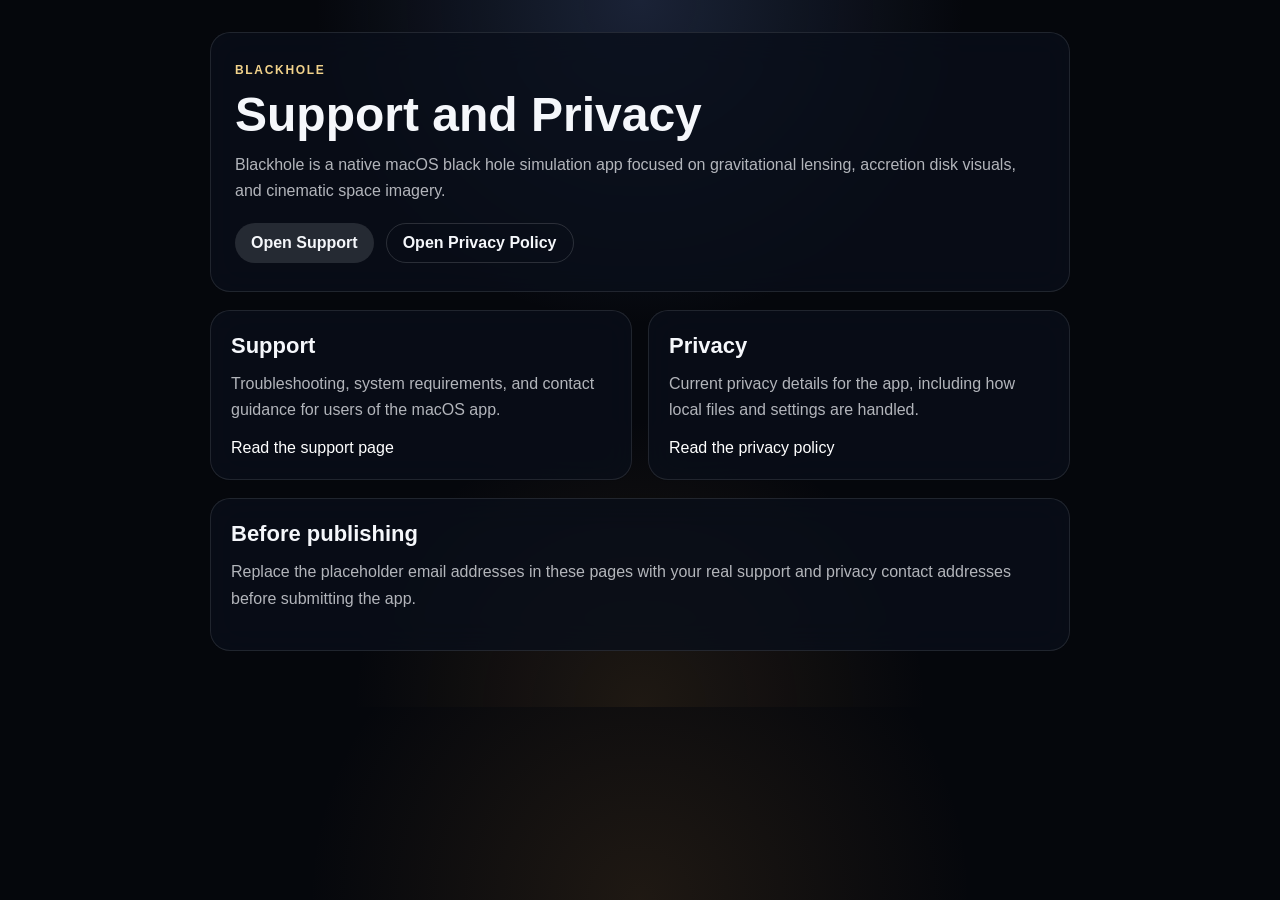
==== index.html @ 646c0386 "Initial GitHub Pages site" ====
<!doctype html>
<html lang="en">
  <head>
    <meta charset="utf-8" />
    <meta name="viewport" content="width=device-width, initial-scale=1" />
    <title>Blackhole Support</title>
    <meta
      name="description"
      content="Support and privacy information for the Blackhole macOS app."
    />
    <link rel="stylesheet" href="./site.css" />
  </head>
  <body>
    <main class="page-shell">
      <section class="hero-card">
        <p class="eyebrow">Blackhole</p>
        <h1>Support and Privacy</h1>
        <p class="lede">
          Blackhole is a native macOS black hole simulation app focused on
          gravitational lensing, accretion disk visuals, and cinematic space
          imagery.
        </p>
        <div class="cta-row">
          <a class="primary-link" href="./support.html">Open Support</a>
          <a class="secondary-link" href="./privacy.html">Open Privacy Policy</a>
        </div>
      </section>

      <section class="info-grid">
        <article class="info-card">
          <h2>Support</h2>
          <p>
            Troubleshooting, system requirements, and contact guidance for users
            of the macOS app.
          </p>
          <a class="text-link" href="./support.html">Read the support page</a>
        </article>

        <article class="info-card">
          <h2>Privacy</h2>
          <p>
            Current privacy details for the app, including how local files and
            settings are handled.
          </p>
          <a class="text-link" href="./privacy.html">Read the privacy policy</a>
        </article>
      </section>

      <section class="notice-card">
        <h2>Before publishing</h2>
        <p>
          Replace the placeholder email addresses in these pages with your real
          support and privacy contact addresses before submitting the app.
        </p>
      </section>
    </main>
  </body>
</html>
---- site.css ----
:root {
  color-scheme: dark;
  --bg: #05070c;
  --panel: rgba(10, 15, 26, 0.78);
  --panel-border: rgba(255, 255, 255, 0.1);
  --text: #f5f7fb;
  --muted: rgba(245, 247, 251, 0.72);
  --accent: #f1d28b;
  --accent-strong: #ffffff;
}

* {
  box-sizing: border-box;
}

html,
body {
  margin: 0;
  min-height: 100%;
  background:
    radial-gradient(circle at top, rgba(86, 114, 176, 0.26), transparent 34%),
    radial-gradient(circle at bottom, rgba(166, 116, 55, 0.16), transparent 30%),
    var(--bg);
  color: var(--text);
  font-family:
    "SF Pro Display",
    "SF Pro Text",
    -apple-system,
    BlinkMacSystemFont,
    sans-serif;
}

body {
  padding: 32px 18px 56px;
}

.page-shell {
  width: min(860px, 100%);
  margin: 0 auto;
  display: grid;
  gap: 18px;
}

.top-nav {
  display: flex;
  gap: 14px;
  justify-content: flex-end;
  font-size: 14px;
}

.top-nav a,
.text-link {
  color: var(--accent-strong);
  text-decoration: none;
}

.top-nav a:hover,
.text-link:hover,
.primary-link:hover,
.secondary-link:hover {
  text-decoration: underline;
}

.hero-card,
.info-card,
.notice-card,
.content-card {
  background: var(--panel);
  border: 1px solid var(--panel-border);
  border-radius: 20px;
  backdrop-filter: blur(16px);
  -webkit-backdrop-filter: blur(16px);
}

.hero-card {
  padding: 28px 24px;
}

.info-grid {
  display: grid;
  grid-template-columns: repeat(auto-fit, minmax(240px, 1fr));
  gap: 16px;
}

.info-card,
.notice-card,
.content-card {
  padding: 22px 20px;
}

.eyebrow {
  margin: 0 0 10px;
  font-size: 12px;
  font-weight: 700;
  letter-spacing: 0.14em;
  text-transform: uppercase;
  color: var(--accent);
}

h1,
h2,
h3,
p,
ul {
  margin-top: 0;
}

h1 {
  margin-bottom: 12px;
  font-size: clamp(32px, 5vw, 48px);
  line-height: 1.02;
}

h2 {
  margin-bottom: 12px;
  font-size: 22px;
}

h3 {
  margin-bottom: 8px;
  font-size: 16px;
}

.lede,
p,
li {
  color: var(--muted);
  line-height: 1.65;
}

ul {
  padding-left: 18px;
}

.cta-row {
  display: flex;
  flex-wrap: wrap;
  gap: 12px;
  margin-top: 18px;
}

.primary-link,
.secondary-link {
  display: inline-flex;
  align-items: center;
  justify-content: center;
  min-height: 40px;
  padding: 0 16px;
  border-radius: 999px;
  text-decoration: none;
  font-weight: 600;
}

.primary-link {
  background: rgba(255, 255, 255, 0.12);
  color: var(--text);
}

.secondary-link {
  border: 1px solid rgba(255, 255, 255, 0.14);
  color: var(--text);
}
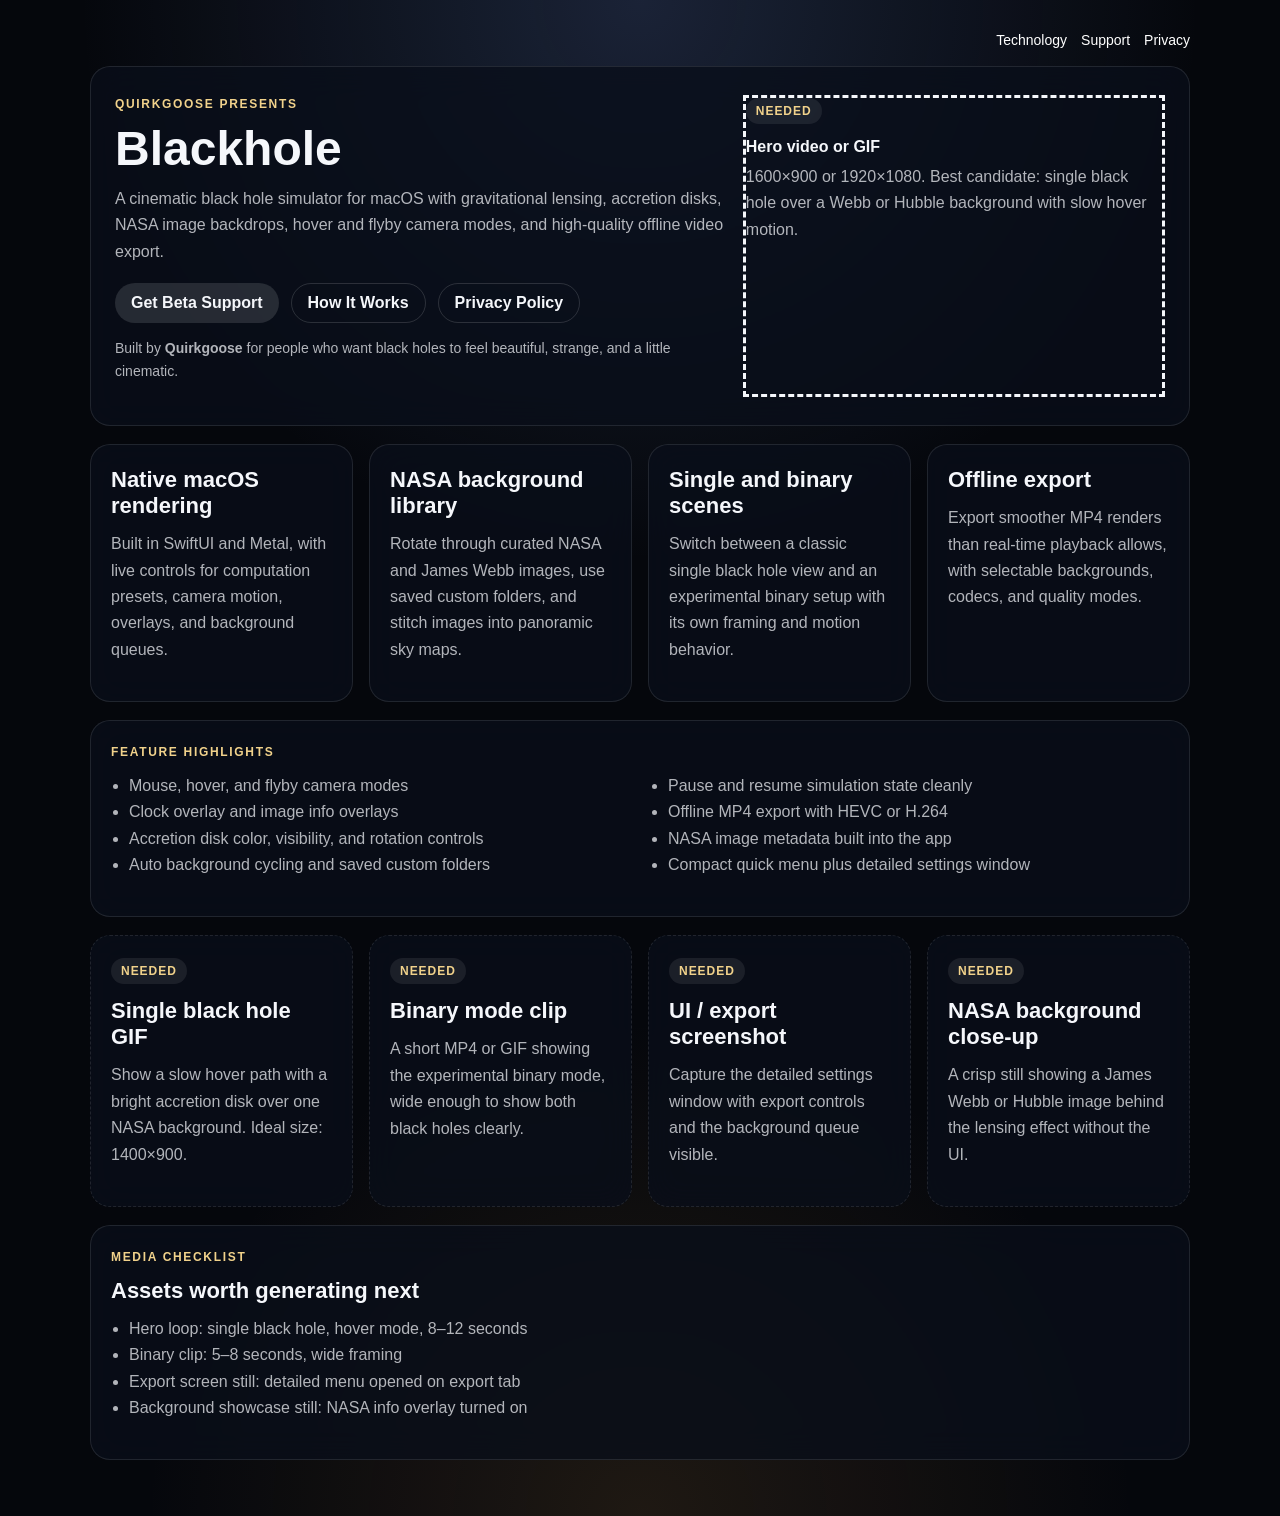
==== commit c3b7a6ee: "Add Blackhole technology page" ====
--- a/index.html
+++ b/index.html
@@ -3,55 +3,150 @@
   <head>
     <meta charset="utf-8" />
     <meta name="viewport" content="width=device-width, initial-scale=1" />
-    <title>Blackhole Support</title>
+    <title>Blackhole by Quirkgoose</title>
     <meta
       name="description"
-      content="Support and privacy information for the Blackhole macOS app."
+      content="Blackhole is a native macOS black hole simulator by Quirkgoose with gravitational lensing, accretion disks, NASA backgrounds, flyby camera paths, and offline video export."
     />
     <link rel="stylesheet" href="./site.css" />
   </head>
   <body>
-    <main class="page-shell">
-      <section class="hero-card">
-        <p class="eyebrow">Blackhole</p>
-        <h1>Support and Privacy</h1>
-        <p class="lede">
-          Blackhole is a native macOS black hole simulation app focused on
-          gravitational lensing, accretion disk visuals, and cinematic space
-          imagery.
-        </p>
-        <div class="cta-row">
-          <a class="primary-link" href="./support.html">Open Support</a>
-          <a class="secondary-link" href="./privacy.html">Open Privacy Policy</a>
+    <main class="page-shell landing-shell">
+      <nav class="top-nav">
+        <a href="./technology.html">Technology</a>
+        <a href="./support.html">Support</a>
+        <a href="./privacy.html">Privacy</a>
+      </nav>
+
+      <section class="hero-card hero-split">
+        <div class="hero-copy">
+          <p class="eyebrow">Quirkgoose presents</p>
+          <h1>Blackhole</h1>
+          <p class="lede">
+            A cinematic black hole simulator for macOS with gravitational
+            lensing, accretion disks, NASA image backdrops, hover and flyby
+            camera modes, and high-quality offline video export.
+          </p>
+          <div class="cta-row">
+            <a class="primary-link" href="./support.html">Get Beta Support</a>
+            <a class="secondary-link" href="./technology.html">How It Works</a>
+            <a class="secondary-link" href="./privacy.html">Privacy Policy</a>
+          </div>
+          <p class="brand-note">
+            Built by <strong>Quirkgoose</strong> for people who want black holes
+            to feel beautiful, strange, and a little cinematic.
+          </p>
+        </div>
+
+        <div class="hero-media placeholder-card">
+          <div class="placeholder-tag">Needed</div>
+          <h3>Hero video or GIF</h3>
+          <p>
+            1600×900 or 1920×1080. Best candidate: single black hole over a Webb
+            or Hubble background with slow hover motion.
+          </p>
         </div>
       </section>
 
-      <section class="info-grid">
+      <section class="info-grid feature-grid">
         <article class="info-card">
-          <h2>Support</h2>
+          <h2>Native macOS rendering</h2>
           <p>
-            Troubleshooting, system requirements, and contact guidance for users
-            of the macOS app.
+            Built in SwiftUI and Metal, with live controls for computation
+            presets, camera motion, overlays, and background queues.
           </p>
-          <a class="text-link" href="./support.html">Read the support page</a>
         </article>
 
         <article class="info-card">
-          <h2>Privacy</h2>
+          <h2>NASA background library</h2>
           <p>
-            Current privacy details for the app, including how local files and
-            settings are handled.
+            Rotate through curated NASA and James Webb images, use saved custom
+            folders, and stitch images into panoramic sky maps.
           </p>
-          <a class="text-link" href="./privacy.html">Read the privacy policy</a>
+        </article>
+
+        <article class="info-card">
+          <h2>Single and binary scenes</h2>
+          <p>
+            Switch between a classic single black hole view and an experimental
+            binary setup with its own framing and motion behavior.
+          </p>
+        </article>
+
+        <article class="info-card">
+          <h2>Offline export</h2>
+          <p>
+            Export smoother MP4 renders than real-time playback allows, with
+            selectable backgrounds, codecs, and quality modes.
+          </p>
         </article>
       </section>
 
-      <section class="notice-card">
-        <h2>Before publishing</h2>
-        <p>
-          Replace the placeholder email addresses in these pages with your real
-          support and privacy contact addresses before submitting the app.
-        </p>
+      <section class="content-card">
+        <p class="eyebrow">Feature Highlights</p>
+        <div class="two-column-list">
+          <ul>
+            <li>Mouse, hover, and flyby camera modes</li>
+            <li>Clock overlay and image info overlays</li>
+            <li>Accretion disk color, visibility, and rotation controls</li>
+            <li>Auto background cycling and saved custom folders</li>
+          </ul>
+          <ul>
+            <li>Pause and resume simulation state cleanly</li>
+            <li>Offline MP4 export with HEVC or H.264</li>
+            <li>NASA image metadata built into the app</li>
+            <li>Compact quick menu plus detailed settings window</li>
+          </ul>
+        </div>
+      </section>
+
+      <section class="media-grid">
+        <article class="content-card placeholder-card">
+          <div class="placeholder-tag">Needed</div>
+          <h2>Single black hole GIF</h2>
+          <p>
+            Show a slow hover path with a bright accretion disk over one NASA
+            background. Ideal size: 1400×900.
+          </p>
+        </article>
+
+        <article class="content-card placeholder-card">
+          <div class="placeholder-tag">Needed</div>
+          <h2>Binary mode clip</h2>
+          <p>
+            A short MP4 or GIF showing the experimental binary mode, wide enough
+            to show both black holes clearly.
+          </p>
+        </article>
+
+        <article class="content-card placeholder-card">
+          <div class="placeholder-tag">Needed</div>
+          <h2>UI / export screenshot</h2>
+          <p>
+            Capture the detailed settings window with export controls and the
+            background queue visible.
+          </p>
+        </article>
+
+        <article class="content-card placeholder-card">
+          <div class="placeholder-tag">Needed</div>
+          <h2>NASA background close-up</h2>
+          <p>
+            A crisp still showing a James Webb or Hubble image behind the lensing
+            effect without the UI.
+          </p>
+        </article>
+      </section>
+
+      <section class="content-card">
+        <p class="eyebrow">Media checklist</p>
+        <h2>Assets worth generating next</h2>
+        <ul>
+          <li>Hero loop: single black hole, hover mode, 8–12 seconds</li>
+          <li>Binary clip: 5–8 seconds, wide framing</li>
+          <li>Export screen still: detailed menu opened on export tab</li>
+          <li>Background showcase still: NASA info overlay turned on</li>
+        </ul>
       </section>
     </main>
   </body>
--- a/site.css
+++ b/site.css
@@ -160,3 +160,105 @@
   border: 1px solid rgba(255, 255, 255, 0.14);
   color: var(--text);
 }
+
+.landing-shell {
+  width: min(1100px, 100%);
+}
+
+.hero-split {
+  display: grid;
+  gap: 18px;
+  grid-template-columns: minmax(0, 1.3fr) minmax(280px, 0.9fr);
+  align-items: stretch;
+}
+
+.hero-copy,
+.hero-media {
+  min-width: 0;
+}
+
+.brand-note {
+  margin-top: 14px;
+  font-size: 14px;
+}
+
+.feature-grid {
+  grid-template-columns: repeat(auto-fit, minmax(220px, 1fr));
+}
+
+.media-grid {
+  display: grid;
+  grid-template-columns: repeat(auto-fit, minmax(220px, 1fr));
+  gap: 16px;
+}
+
+.placeholder-card {
+  position: relative;
+  min-height: 180px;
+  border-style: dashed;
+}
+
+.placeholder-tag {
+  display: inline-flex;
+  margin-bottom: 14px;
+  padding: 6px 10px;
+  border-radius: 999px;
+  background: rgba(255, 255, 255, 0.08);
+  color: var(--accent);
+  font-size: 12px;
+  font-weight: 700;
+  letter-spacing: 0.08em;
+  text-transform: uppercase;
+}
+
+.two-column-list {
+  display: grid;
+  grid-template-columns: repeat(auto-fit, minmax(260px, 1fr));
+  gap: 12px 20px;
+}
+
+.technical-hero-card {
+  padding: 22px 20px;
+  background:
+    linear-gradient(145deg, rgba(255, 255, 255, 0.1), rgba(255, 255, 255, 0.03)),
+    rgba(255, 255, 255, 0.04);
+}
+
+.numbered-flow {
+  display: grid;
+  gap: 10px;
+  margin: 0;
+  padding-left: 20px;
+}
+
+.numbered-flow li {
+  padding-left: 4px;
+}
+
+.process-grid,
+.comparison-grid {
+  display: grid;
+  gap: 16px;
+}
+
+.process-grid {
+  grid-template-columns: repeat(auto-fit, minmax(230px, 1fr));
+}
+
+.process-grid article,
+.comparison-card {
+  padding: 18px;
+  border: 1px solid rgba(255, 255, 255, 0.09);
+  border-radius: 16px;
+  background: rgba(255, 255, 255, 0.045);
+}
+
+.comparison-grid {
+  grid-template-columns: repeat(auto-fit, minmax(260px, 1fr));
+}
+
+@media (max-width: 820px) {
+  .hero-split {
+    grid-template-columns: 1fr;
+  }
+}
